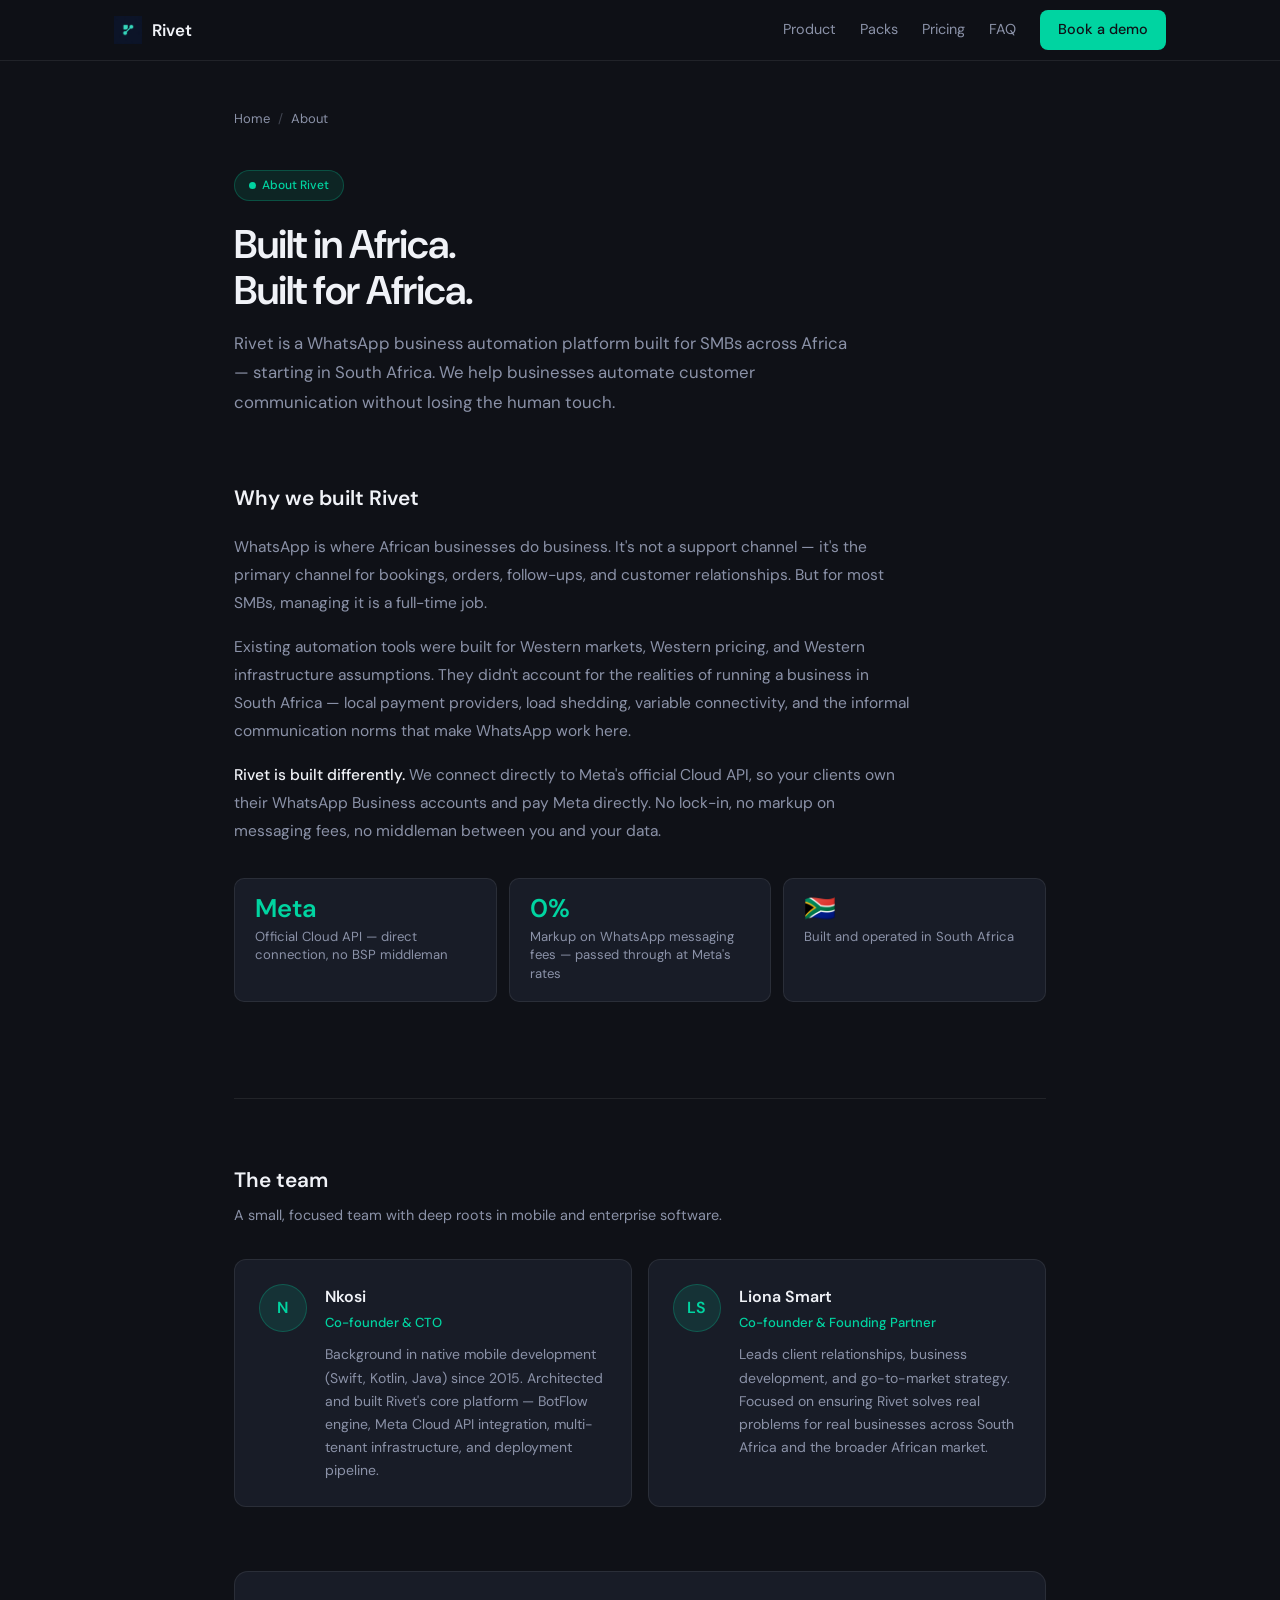
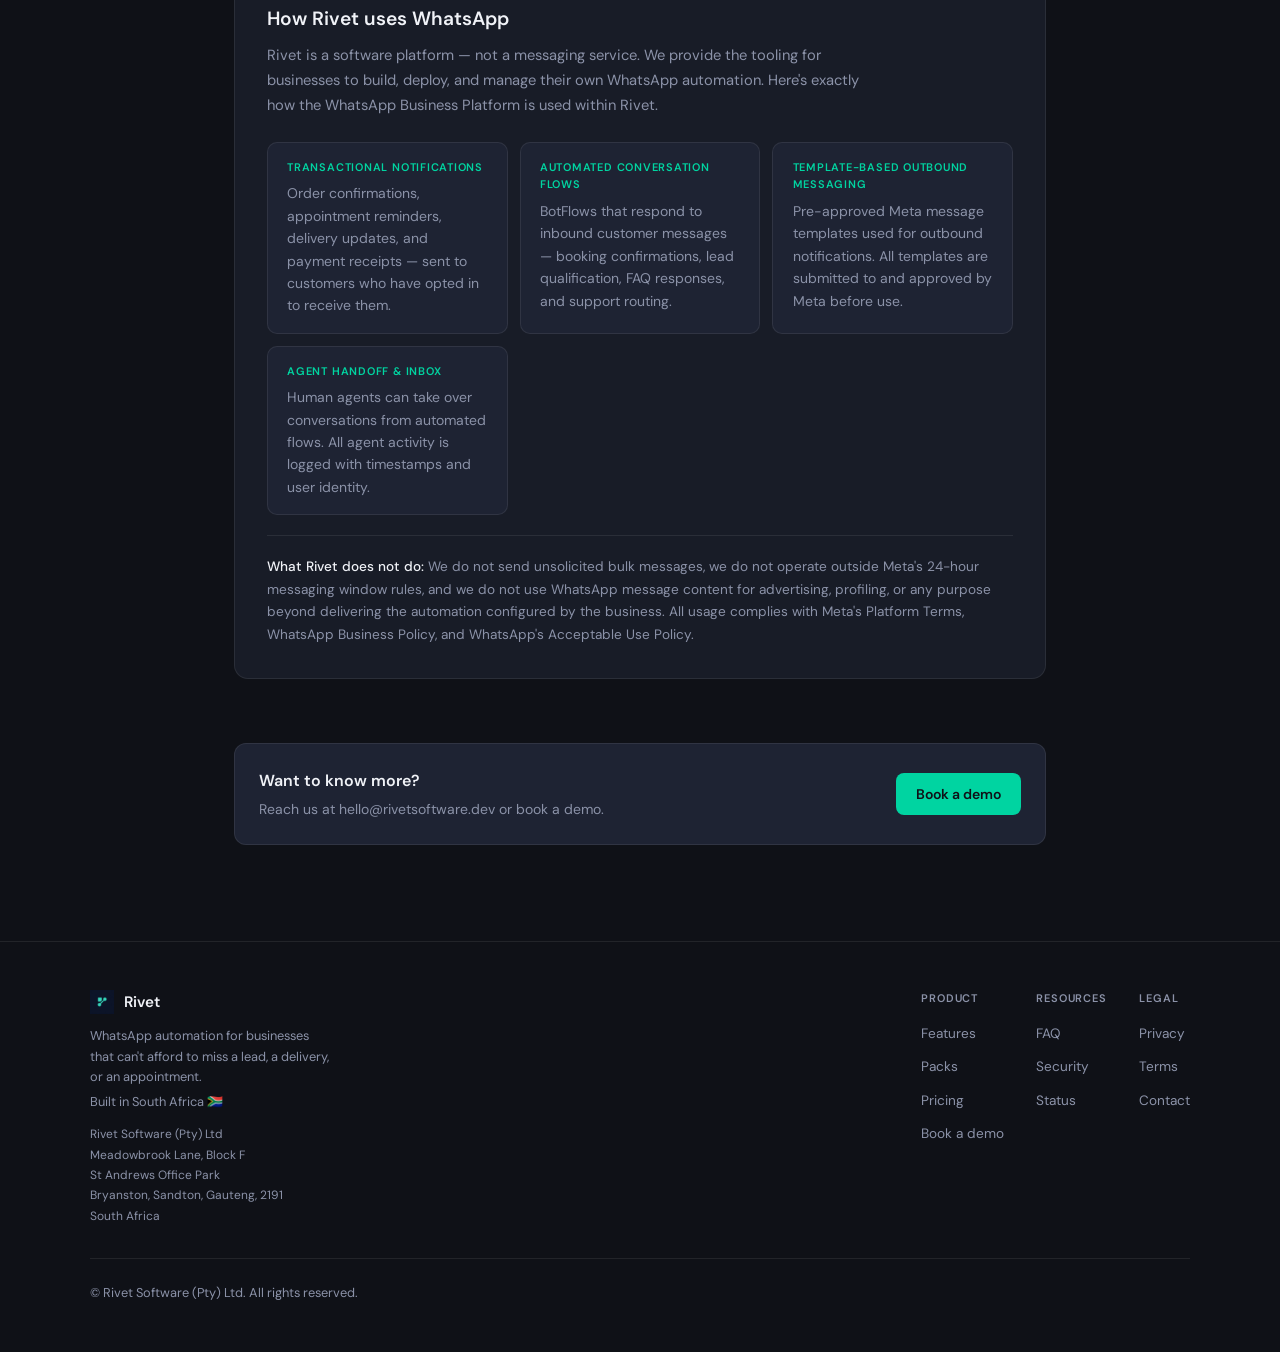
==== about.html @ 511c1439 "changes" ====
<!DOCTYPE html>
<html lang="en">
<head>
  <meta charset="UTF-8" />
  <meta name="viewport" content="width=device-width, initial-scale=1.0" />
  <title>About | Rivet Software</title>
  <meta name="description" content="Rivet is a WhatsApp business automation platform built in South Africa. Meet the team behind it." />
  <link rel="icon" href="/assets/rivet-icon.png" />
  <link href="https://fonts.googleapis.com/css2?family=DM+Sans:ital,opsz,wght@0,9..40,400;0,9..40,500;0,9..40,600;1,9..40,400&display=swap" rel="stylesheet" />
  <style>
    *, *::before, *::after { box-sizing: border-box; margin: 0; padding: 0; }

    :root {
      --teal: #00D4A1;
      --teal-dark: #00A87E;
      --bg: #0f1117;
      --surface: #181c27;
      --surface2: #1e2333;
      --border: rgba(255,255,255,0.08);
      --text: #f0f2f7;
      --muted: #8b92a8;
      --font: 'DM Sans', system-ui, sans-serif;
    }

    html { scroll-behavior: smooth; }

    body {
      background: var(--bg);
      color: var(--text);
      font-family: var(--font);
      font-size: 16px;
      line-height: 1.6;
      -webkit-font-smoothing: antialiased;
    }

    a { color: var(--teal); text-decoration: none; }
    a:hover { color: var(--teal-dark); }

    /* ── NAV ── */
    nav {
      position: sticky;
      top: 0;
      z-index: 100;
      background: rgba(15,17,23,0.85);
      backdrop-filter: blur(12px);
      border-bottom: 1px solid var(--border);
    }
    .nav-inner {
      max-width: 1100px;
      margin: 0 auto;
      padding: 0 1.5rem;
      height: 60px;
      display: flex;
      align-items: center;
      justify-content: space-between;
    }
    .nav-logo {
      display: flex;
      align-items: center;
      gap: 10px;
      text-decoration: none;
    }
    .nav-logo img { width: 28px; height: 28px; }
    .nav-logo span { font-size: 1.05rem; font-weight: 600; color: var(--text); }
    .nav-links {
      display: flex;
      align-items: center;
      gap: 1.5rem;
    }
    .nav-links a {
      font-size: 0.9rem;
      color: var(--muted);
      transition: color 0.15s;
    }
    .nav-links a:hover { color: var(--text); }
    .nav-cta {
      font-size: 0.875rem;
      font-weight: 500;
      background: var(--teal);
      color: #0f1117 !important;
      padding: 8px 18px;
      border-radius: 8px;
      transition: background 0.15s;
    }
    .nav-cta:hover { background: var(--teal-dark) !important; color: #0f1117 !important; }

    /* ── PAGE ── */
    .page {
      max-width: 860px;
      margin: 0 auto;
      padding: 3rem 1.5rem 6rem;
    }

    /* ── BREADCRUMB ── */
    .breadcrumb {
      font-size: 13px;
      color: var(--muted);
      margin-bottom: 2.5rem;
      display: flex;
      align-items: center;
      gap: 8px;
    }
    .breadcrumb a { color: var(--muted); }
    .breadcrumb a:hover { color: var(--teal); }
    .breadcrumb .sep { opacity: 0.4; }

    /* ── HERO ── */
    .hero { margin-bottom: 4rem; }
    .hero-badge {
      display: inline-flex;
      align-items: center;
      gap: 6px;
      background: rgba(0,212,161,0.1);
      border: 1px solid rgba(0,212,161,0.25);
      border-radius: 20px;
      padding: 5px 14px;
      font-size: 12px;
      color: var(--teal);
      font-weight: 500;
      margin-bottom: 1.25rem;
    }
    .hero-badge::before {
      content: '';
      width: 7px;
      height: 7px;
      border-radius: 50%;
      background: var(--teal);
      display: block;
    }
    .hero h1 {
      font-size: 2.5rem;
      font-weight: 600;
      line-height: 1.15;
      margin-bottom: 1rem;
      letter-spacing: -0.025em;
    }
    .hero p {
      font-size: 1.05rem;
      color: var(--muted);
      line-height: 1.75;
      max-width: 620px;
    }

    /* ── STORY ── */
    .story {
      margin-bottom: 4rem;
      padding-bottom: 4rem;
      border-bottom: 1px solid var(--border);
    }
    .story h2 {
      font-size: 1.3rem;
      font-weight: 600;
      margin-bottom: 1.25rem;
      color: var(--text);
    }
    .story p {
      font-size: 0.97rem;
      color: var(--muted);
      line-height: 1.8;
      margin-bottom: 1rem;
      max-width: 680px;
    }
    .story p strong { color: var(--text); font-weight: 500; }

    /* ── STATS ── */
    .stats {
      display: grid;
      grid-template-columns: repeat(auto-fit, minmax(160px, 1fr));
      gap: 12px;
      margin: 2rem 0;
    }
    .stat {
      background: var(--surface);
      border: 1px solid var(--border);
      border-radius: 10px;
      padding: 1.1rem 1.25rem;
    }
    .stat-value {
      font-size: 1.6rem;
      font-weight: 600;
      color: var(--teal);
      line-height: 1;
      margin-bottom: 6px;
    }
    .stat-label {
      font-size: 0.82rem;
      color: var(--muted);
      line-height: 1.4;
    }

    /* ── TEAM ── */
    .team { margin-bottom: 4rem; }
    .team h2 {
      font-size: 1.3rem;
      font-weight: 600;
      margin-bottom: 0.5rem;
      color: var(--text);
    }
    .team-sub {
      font-size: 0.9rem;
      color: var(--muted);
      margin-bottom: 2rem;
    }
    .team-grid {
      display: grid;
      grid-template-columns: repeat(auto-fit, minmax(280px, 1fr));
      gap: 16px;
    }
    .team-card {
      background: var(--surface);
      border: 1px solid var(--border);
      border-radius: 12px;
      padding: 1.5rem;
      display: flex;
      gap: 1.1rem;
      align-items: flex-start;
    }
    .avatar {
      width: 48px;
      height: 48px;
      border-radius: 50%;
      background: rgba(0,212,161,0.12);
      border: 1px solid rgba(0,212,161,0.25);
      display: flex;
      align-items: center;
      justify-content: center;
      font-size: 1rem;
      font-weight: 600;
      color: var(--teal);
      flex-shrink: 0;
      letter-spacing: 0.02em;
    }
    .team-info { flex: 1; }
    .team-name {
      font-size: 1rem;
      font-weight: 600;
      color: var(--text);
      margin-bottom: 3px;
    }
    .team-role {
      font-size: 0.82rem;
      color: var(--teal);
      font-weight: 500;
      margin-bottom: 10px;
    }
    .team-bio {
      font-size: 0.875rem;
      color: var(--muted);
      line-height: 1.65;
    }

    /* ── META USAGE ── */
    .whatsapp-section {
      background: var(--surface);
      border: 1px solid var(--border);
      border-radius: 14px;
      padding: 2rem;
      margin-bottom: 4rem;
    }
    .whatsapp-section h2 {
      font-size: 1.2rem;
      font-weight: 600;
      margin-bottom: 0.5rem;
      color: var(--text);
    }
    .whatsapp-section .intro {
      font-size: 0.92rem;
      color: var(--muted);
      line-height: 1.7;
      margin-bottom: 1.5rem;
      max-width: 600px;
    }
    .usage-grid {
      display: grid;
      grid-template-columns: repeat(auto-fit, minmax(220px, 1fr));
      gap: 12px;
    }
    .usage-card {
      background: var(--surface2);
      border: 1px solid var(--border);
      border-radius: 10px;
      padding: 1rem 1.2rem;
    }
    .usage-card-label {
      font-size: 11px;
      text-transform: uppercase;
      letter-spacing: 0.07em;
      color: var(--teal);
      font-weight: 600;
      margin-bottom: 6px;
    }
    .usage-card-desc {
      font-size: 0.875rem;
      color: var(--muted);
      line-height: 1.6;
    }
    .usage-note {
      margin-top: 1.25rem;
      padding-top: 1.25rem;
      border-top: 1px solid var(--border);
      font-size: 0.85rem;
      color: var(--muted);
      line-height: 1.65;
    }
    .usage-note strong { color: var(--text); font-weight: 500; }

    /* ── CONTACT ── */
    .contact-box {
      background: var(--surface2);
      border: 1px solid var(--border);
      border-radius: 12px;
      padding: 1.5rem;
      display: flex;
      align-items: center;
      justify-content: space-between;
      flex-wrap: wrap;
      gap: 1rem;
    }
    .contact-box h3 {
      font-size: 1rem;
      font-weight: 600;
      margin-bottom: 4px;
      color: var(--text);
    }
    .contact-box p { font-size: 0.875rem; color: var(--muted); }
    .contact-btn {
      display: inline-flex;
      align-items: center;
      gap: 6px;
      background: var(--teal);
      color: #0f1117;
      font-size: 0.875rem;
      font-weight: 600;
      padding: 10px 20px;
      border-radius: 8px;
      transition: background 0.15s;
      white-space: nowrap;
      text-decoration: none;
    }
    .contact-btn:hover { background: var(--teal-dark); color: #0f1117; }

    /* ── FOOTER ── */
    footer {
      border-top: 1px solid var(--border);
      padding: 3rem 1.5rem;
    }
    .footer-inner {
      max-width: 1100px;
      margin: 0 auto;
      display: grid;
      grid-template-columns: 1fr auto auto auto;
      gap: 2rem;
      align-items: start;
    }
    .footer-brand { display: flex; align-items: center; gap: 10px; margin-bottom: 0.75rem; }
    .footer-brand img { width: 24px; height: 24px; }
    .footer-brand span { font-size: 0.95rem; font-weight: 600; color: var(--text); }
    .footer-tagline { font-size: 0.8rem; color: var(--muted); line-height: 1.6; max-width: 240px; }
    .footer-address { font-size: 0.75rem; color: var(--muted); line-height: 1.7; margin-top: 0.75rem; }
    .footer-col h4 { font-size: 11px; text-transform: uppercase; letter-spacing: 0.08em; color: var(--muted); font-weight: 600; margin-bottom: 0.75rem; }
    .footer-col ul { list-style: none; display: flex; flex-direction: column; gap: 8px; }
    .footer-col ul li a { font-size: 0.85rem; color: var(--muted); transition: color 0.15s; }
    .footer-col ul li a:hover { color: var(--text); }
    .footer-bottom {
      max-width: 1100px;
      margin: 2rem auto 0;
      padding-top: 1.5rem;
      border-top: 1px solid var(--border);
      font-size: 0.8rem;
      color: var(--muted);
    }

    @media (max-width: 700px) {
      .hero h1 { font-size: 1.9rem; }
      .footer-inner { grid-template-columns: 1fr 1fr; }
      .nav-links { display: none; }
      .team-grid { grid-template-columns: 1fr; }
      .usage-grid { grid-template-columns: 1fr; }
    }
  </style>
</head>
<body>

  <!-- NAV -->
  <nav>
    <div class="nav-inner">
      <a href="/" class="nav-logo">
        <img src="/assets/rivet-icon.png" alt="Rivet" />
        <span>Rivet</span>
      </a>
      <div class="nav-links">
        <a href="/#product">Product</a>
        <a href="/#packs">Packs</a>
        <a href="/#pricing">Pricing</a>
        <a href="/#faq">FAQ</a>
        <a href="/#demo" class="nav-cta">Book a demo</a>
      </div>
    </div>
  </nav>

  <main class="page">

    <div class="breadcrumb">
      <a href="/">Home</a>
      <span class="sep">/</span>
      <span>About</span>
    </div>

    <!-- HERO -->
    <div class="hero">
      <div class="hero-badge">About Rivet</div>
      <h1>Built in Africa.<br>Built for Africa.</h1>
      <p>Rivet is a WhatsApp business automation platform built for SMBs across Africa — starting in South Africa. We help businesses automate customer communication without losing the human touch.</p>
    </div>

    <!-- STORY -->
    <div class="story">
      <h2>Why we built Rivet</h2>
      <p>WhatsApp is where African businesses do business. It's not a support channel — it's the primary channel for bookings, orders, follow-ups, and customer relationships. But for most SMBs, managing it is a full-time job.</p>
      <p>Existing automation tools were built for Western markets, Western pricing, and Western infrastructure assumptions. They didn't account for the realities of running a business in South Africa — local payment providers, load shedding, variable connectivity, and the informal communication norms that make WhatsApp work here.</p>
      <p><strong>Rivet is built differently.</strong> We connect directly to Meta's official Cloud API, so your clients own their WhatsApp Business accounts and pay Meta directly. No lock-in, no markup on messaging fees, no middleman between you and your data.</p>

      <div class="stats">
        <div class="stat">
          <div class="stat-value">Meta</div>
          <div class="stat-label">Official Cloud API — direct connection, no BSP middleman</div>
        </div>
        <div class="stat">
          <div class="stat-value">0%</div>
          <div class="stat-label">Markup on WhatsApp messaging fees — passed through at Meta's rates</div>
        </div>
        <div class="stat">
          <div class="stat-value">🇿🇦</div>
          <div class="stat-label">Built and operated in South Africa</div>
        </div>
      </div>
    </div>

    <!-- TEAM -->
    <div class="team">
      <h2>The team</h2>
      <p class="team-sub">A small, focused team with deep roots in mobile and enterprise software.</p>
      <div class="team-grid">

        <div class="team-card">
          <div class="avatar">N</div>
          <div class="team-info">
            <div class="team-name">Nkosi</div>
            <div class="team-role">Co-founder &amp; CTO</div>
            <div class="team-bio">Background in native mobile development (Swift, Kotlin, Java) since 2015. Architected and built Rivet's core platform — BotFlow engine, Meta Cloud API integration, multi-tenant infrastructure, and deployment pipeline.</div>
          </div>
        </div>

        <div class="team-card">
          <div class="avatar">LS</div>
          <div class="team-info">
            <div class="team-name">Liona Smart</div>
            <div class="team-role">Co-founder &amp; Founding Partner</div>
            <div class="team-bio">Leads client relationships, business development, and go-to-market strategy. Focused on ensuring Rivet solves real problems for real businesses across South Africa and the broader African market.</div>
          </div>
        </div>

      </div>
    </div>

    <!-- HOW RIVET USES WHATSAPP -->
    <div class="whatsapp-section">
      <h2>How Rivet uses WhatsApp</h2>
      <p class="intro">Rivet is a software platform — not a messaging service. We provide the tooling for businesses to build, deploy, and manage their own WhatsApp automation. Here's exactly how the WhatsApp Business Platform is used within Rivet.</p>
      <div class="usage-grid">
        <div class="usage-card">
          <div class="usage-card-label">Transactional notifications</div>
          <div class="usage-card-desc">Order confirmations, appointment reminders, delivery updates, and payment receipts — sent to customers who have opted in to receive them.</div>
        </div>
        <div class="usage-card">
          <div class="usage-card-label">Automated conversation flows</div>
          <div class="usage-card-desc">BotFlows that respond to inbound customer messages — booking confirmations, lead qualification, FAQ responses, and support routing.</div>
        </div>
        <div class="usage-card">
          <div class="usage-card-label">Template-based outbound messaging</div>
          <div class="usage-card-desc">Pre-approved Meta message templates used for outbound notifications. All templates are submitted to and approved by Meta before use.</div>
        </div>
        <div class="usage-card">
          <div class="usage-card-label">Agent handoff &amp; inbox</div>
          <div class="usage-card-desc">Human agents can take over conversations from automated flows. All agent activity is logged with timestamps and user identity.</div>
        </div>
      </div>
      <div class="usage-note">
        <strong>What Rivet does not do:</strong> We do not send unsolicited bulk messages, we do not operate outside Meta's 24-hour messaging window rules, and we do not use WhatsApp message content for advertising, profiling, or any purpose beyond delivering the automation configured by the business. All usage complies with Meta's Platform Terms, WhatsApp Business Policy, and WhatsApp's Acceptable Use Policy.
      </div>
    </div>

    <!-- CONTACT -->
    <div class="contact-box">
      <div>
        <h3>Want to know more?</h3>
        <p>Reach us at hello@rivetsoftware.dev or book a demo.</p>
      </div>
      <a href="/#demo" class="contact-btn">Book a demo</a>
    </div>

  </main>

  <!-- FOOTER -->
  <footer>
    <div class="footer-inner">
      <div>
        <div class="footer-brand">
          <img src="/assets/rivet-icon.png" alt="Rivet" />
          <span>Rivet</span>
        </div>
        <p class="footer-tagline">WhatsApp automation for businesses that can't afford to miss a lead, a delivery, or an appointment.</p>
        <p class="footer-tagline" style="margin-top: 4px;">Built in South Africa 🇿🇦</p>
        <p class="footer-address">
          Rivet Software (Pty) Ltd<br>
          Meadowbrook Lane, Block F<br>
          St Andrews Office Park<br>
          Bryanston, Sandton, Gauteng, 2191<br>
          South Africa
        </p>
      </div>
      <div class="footer-col">
        <h4>Product</h4>
        <ul>
          <li><a href="/#product">Features</a></li>
          <li><a href="/#packs">Packs</a></li>
          <li><a href="/#pricing">Pricing</a></li>
          <li><a href="/#demo">Book a demo</a></li>
        </ul>
      </div>
      <div class="footer-col">
        <h4>Resources</h4>
        <ul>
          <li><a href="/#faq">FAQ</a></li>
          <li><a href="/security">Security</a></li>
          <li><a href="https://status.rivetsoftware.dev">Status</a></li>
        </ul>
      </div>
      <div class="footer-col">
        <h4>Legal</h4>
        <ul>
          <li><a href="/privacy">Privacy</a></li>
          <li><a href="/terms">Terms</a></li>
          <li><a href="mailto:hello@rivetsoftware.dev">Contact</a></li>
        </ul>
      </div>
    </div>
    <div class="footer-bottom">
      &copy; Rivet Software (Pty) Ltd. All rights reserved.
    </div>
  </footer>

</body>
</html>
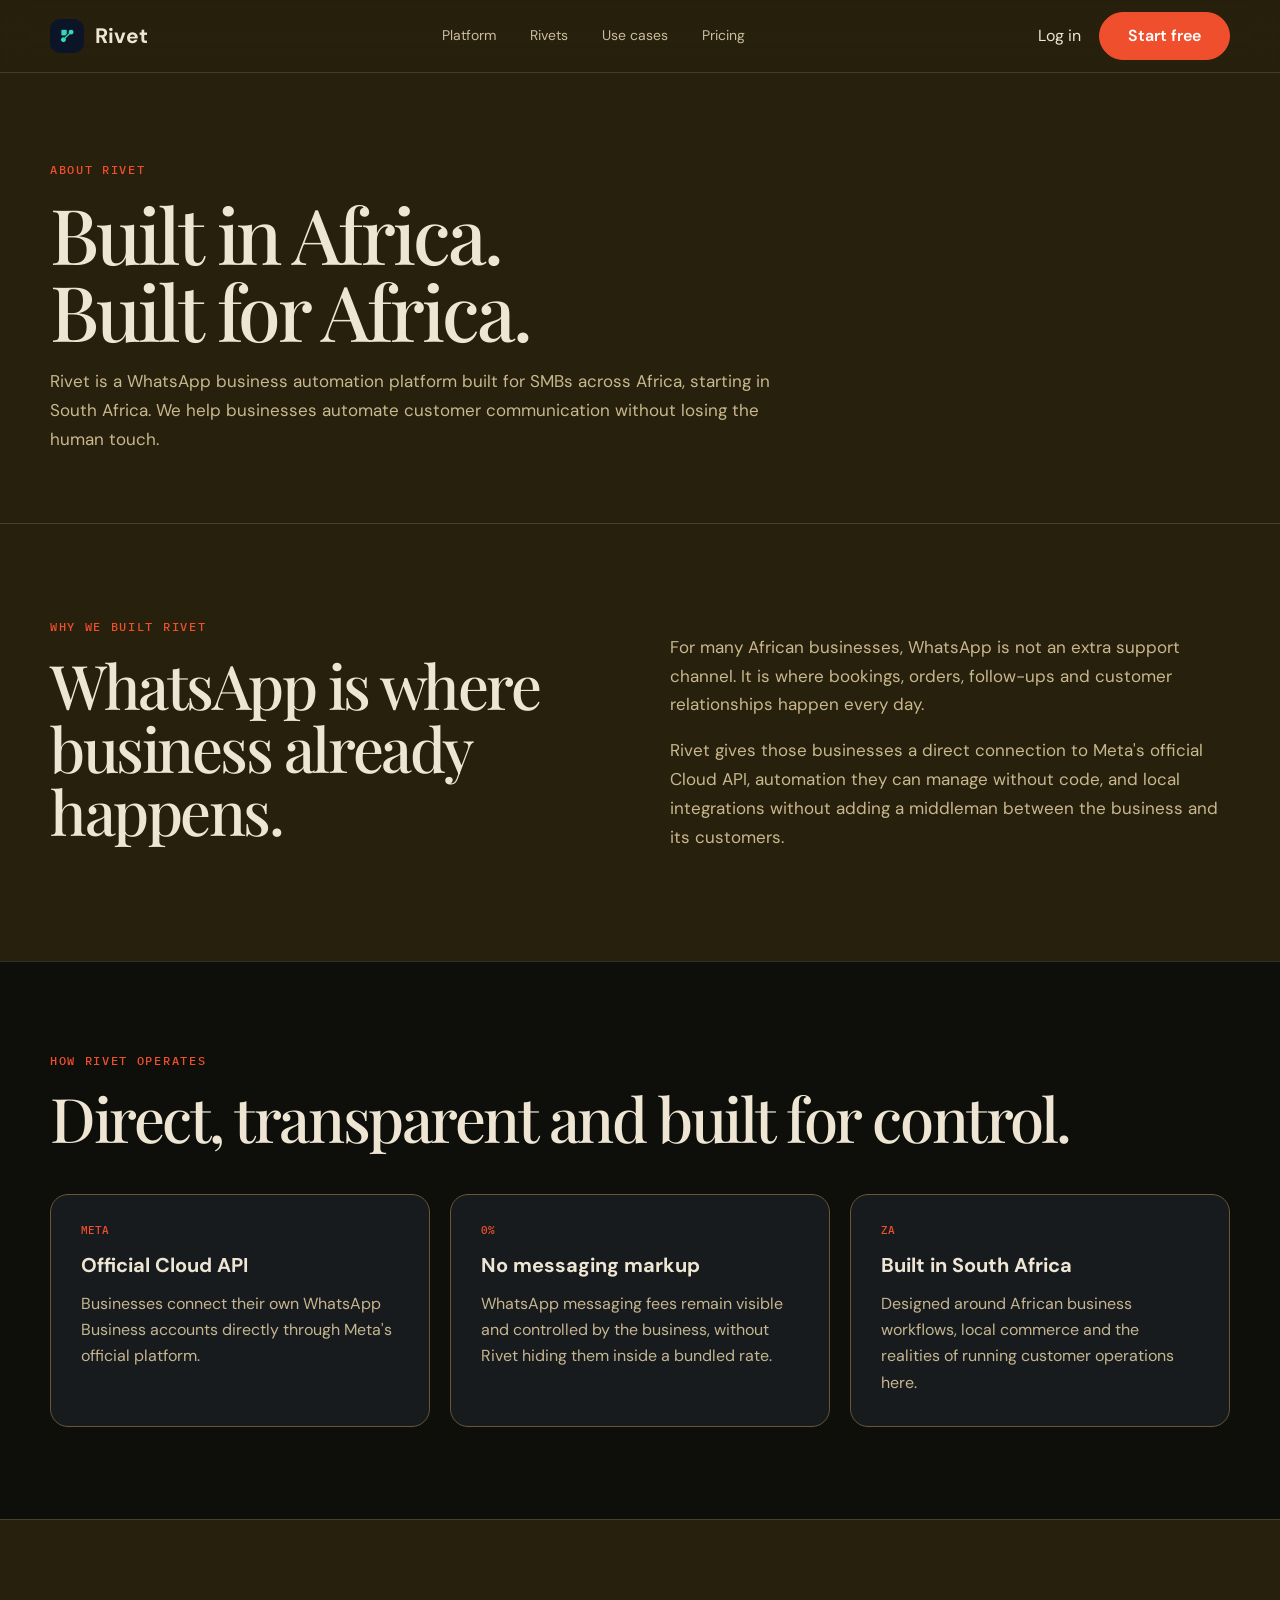
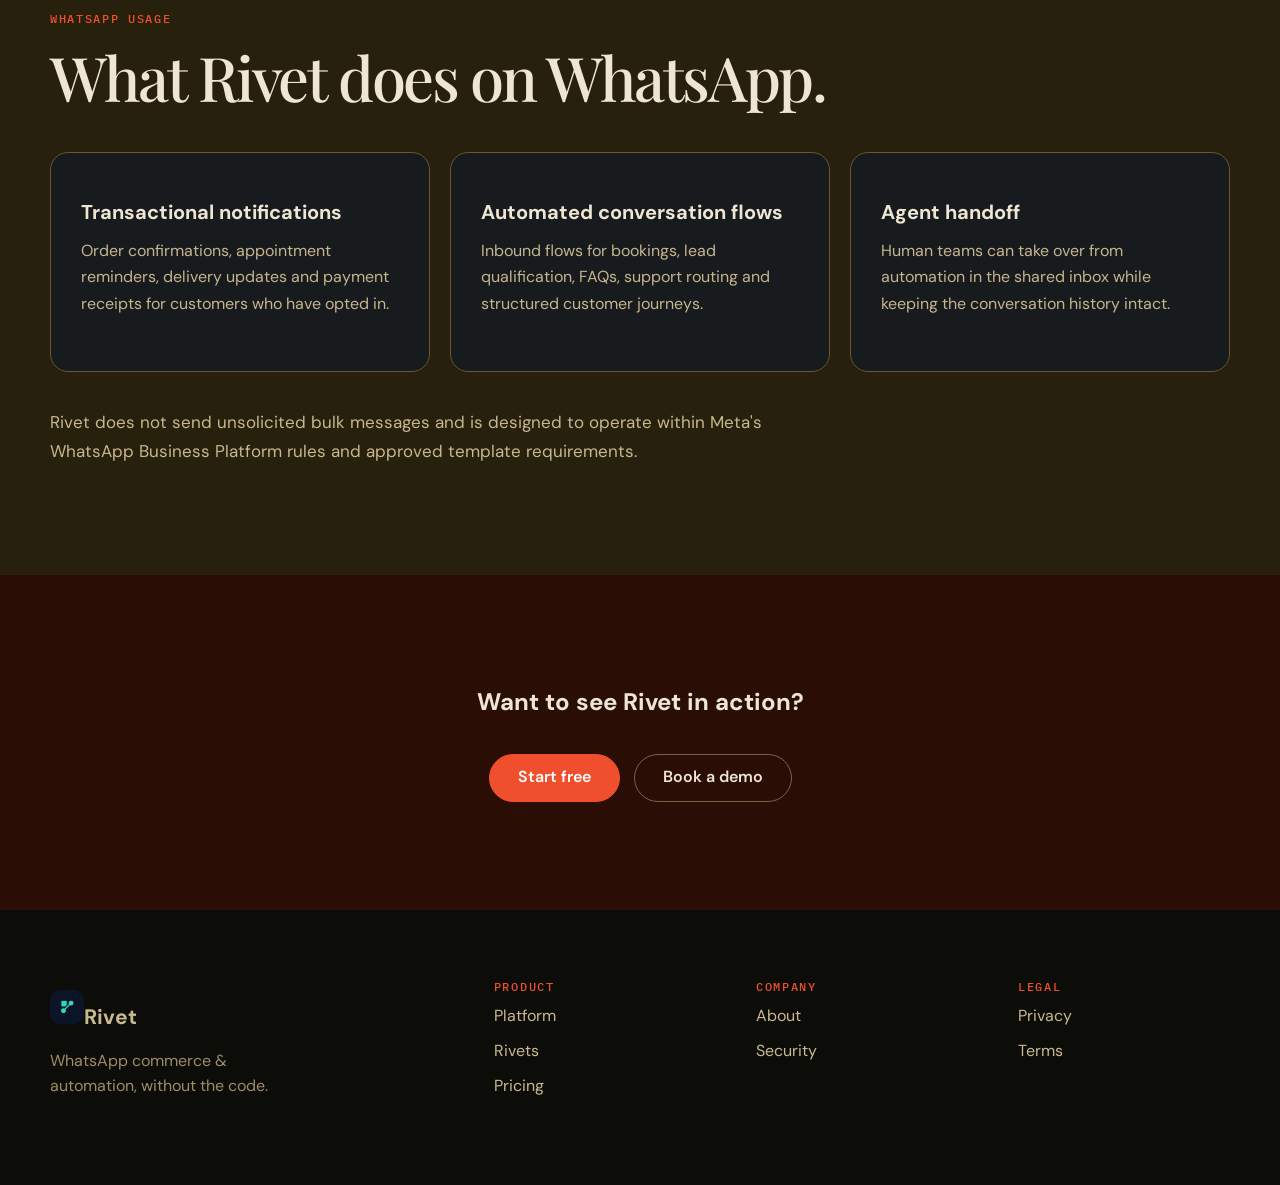
==== commit 6b65f8bd: "bring about page into new Rivet brand" ====
--- a/about.html
+++ b/about.html
@@ -1,554 +1 @@
-<!DOCTYPE html>
-<html lang="en">
-<head>
-  <meta charset="UTF-8" />
-  <meta name="viewport" content="width=device-width, initial-scale=1.0" />
-  <title>About | Rivet Software</title>
-  <meta name="description" content="Rivet is a WhatsApp business automation platform built in South Africa. Meet the team behind it." />
-  <link rel="icon" href="/assets/rivet-icon.png" />
-  <link href="https://fonts.googleapis.com/css2?family=DM+Sans:ital,opsz,wght@0,9..40,400;0,9..40,500;0,9..40,600;1,9..40,400&display=swap" rel="stylesheet" />
-  <style>
-    *, *::before, *::after { box-sizing: border-box; margin: 0; padding: 0; }
-
-    :root {
-      --teal: #00D4A1;
-      --teal-dark: #00A87E;
-      --bg: #0f1117;
-      --surface: #181c27;
-      --surface2: #1e2333;
-      --border: rgba(255,255,255,0.08);
-      --text: #f0f2f7;
-      --muted: #8b92a8;
-      --font: 'DM Sans', system-ui, sans-serif;
-    }
-
-    html { scroll-behavior: smooth; }
-
-    body {
-      background: var(--bg);
-      color: var(--text);
-      font-family: var(--font);
-      font-size: 16px;
-      line-height: 1.6;
-      -webkit-font-smoothing: antialiased;
-    }
-
-    a { color: var(--teal); text-decoration: none; }
-    a:hover { color: var(--teal-dark); }
-
-    /* ── NAV ── */
-    nav {
-      position: sticky;
-      top: 0;
-      z-index: 100;
-      background: rgba(15,17,23,0.85);
-      backdrop-filter: blur(12px);
-      border-bottom: 1px solid var(--border);
-    }
-    .nav-inner {
-      max-width: 1100px;
-      margin: 0 auto;
-      padding: 0 1.5rem;
-      height: 60px;
-      display: flex;
-      align-items: center;
-      justify-content: space-between;
-    }
-    .nav-logo {
-      display: flex;
-      align-items: center;
-      gap: 10px;
-      text-decoration: none;
-    }
-    .nav-logo img { width: 28px; height: 28px; }
-    .nav-logo span { font-size: 1.05rem; font-weight: 600; color: var(--text); }
-    .nav-links {
-      display: flex;
-      align-items: center;
-      gap: 1.5rem;
-    }
-    .nav-links a {
-      font-size: 0.9rem;
-      color: var(--muted);
-      transition: color 0.15s;
-    }
-    .nav-links a:hover { color: var(--text); }
-    .nav-cta {
-      font-size: 0.875rem;
-      font-weight: 500;
-      background: var(--teal);
-      color: #0f1117 !important;
-      padding: 8px 18px;
-      border-radius: 8px;
-      transition: background 0.15s;
-    }
-    .nav-cta:hover { background: var(--teal-dark) !important; color: #0f1117 !important; }
-
-    /* ── PAGE ── */
-    .page {
-      max-width: 860px;
-      margin: 0 auto;
-      padding: 3rem 1.5rem 6rem;
-    }
-
-    /* ── BREADCRUMB ── */
-    .breadcrumb {
-      font-size: 13px;
-      color: var(--muted);
-      margin-bottom: 2.5rem;
-      display: flex;
-      align-items: center;
-      gap: 8px;
-    }
-    .breadcrumb a { color: var(--muted); }
-    .breadcrumb a:hover { color: var(--teal); }
-    .breadcrumb .sep { opacity: 0.4; }
-
-    /* ── HERO ── */
-    .hero { margin-bottom: 4rem; }
-    .hero-badge {
-      display: inline-flex;
-      align-items: center;
-      gap: 6px;
-      background: rgba(0,212,161,0.1);
-      border: 1px solid rgba(0,212,161,0.25);
-      border-radius: 20px;
-      padding: 5px 14px;
-      font-size: 12px;
-      color: var(--teal);
-      font-weight: 500;
-      margin-bottom: 1.25rem;
-    }
-    .hero-badge::before {
-      content: '';
-      width: 7px;
-      height: 7px;
-      border-radius: 50%;
-      background: var(--teal);
-      display: block;
-    }
-    .hero h1 {
-      font-size: 2.5rem;
-      font-weight: 600;
-      line-height: 1.15;
-      margin-bottom: 1rem;
-      letter-spacing: -0.025em;
-    }
-    .hero p {
-      font-size: 1.05rem;
-      color: var(--muted);
-      line-height: 1.75;
-      max-width: 620px;
-    }
-
-    /* ── STORY ── */
-    .story {
-      margin-bottom: 4rem;
-      padding-bottom: 4rem;
-      border-bottom: 1px solid var(--border);
-    }
-    .story h2 {
-      font-size: 1.3rem;
-      font-weight: 600;
-      margin-bottom: 1.25rem;
-      color: var(--text);
-    }
-    .story p {
-      font-size: 0.97rem;
-      color: var(--muted);
-      line-height: 1.8;
-      margin-bottom: 1rem;
-      max-width: 680px;
-    }
-    .story p strong { color: var(--text); font-weight: 500; }
-
-    /* ── STATS ── */
-    .stats {
-      display: grid;
-      grid-template-columns: repeat(auto-fit, minmax(160px, 1fr));
-      gap: 12px;
-      margin: 2rem 0;
-    }
-    .stat {
-      background: var(--surface);
-      border: 1px solid var(--border);
-      border-radius: 10px;
-      padding: 1.1rem 1.25rem;
-    }
-    .stat-value {
-      font-size: 1.6rem;
-      font-weight: 600;
-      color: var(--teal);
-      line-height: 1;
-      margin-bottom: 6px;
-    }
-    .stat-label {
-      font-size: 0.82rem;
-      color: var(--muted);
-      line-height: 1.4;
-    }
-
-    /* ── TEAM ── */
-    .team { margin-bottom: 4rem; }
-    .team h2 {
-      font-size: 1.3rem;
-      font-weight: 600;
-      margin-bottom: 0.5rem;
-      color: var(--text);
-    }
-    .team-sub {
-      font-size: 0.9rem;
-      color: var(--muted);
-      margin-bottom: 2rem;
-    }
-    .team-grid {
-      display: grid;
-      grid-template-columns: repeat(auto-fit, minmax(280px, 1fr));
-      gap: 16px;
-    }
-    .team-card {
-      background: var(--surface);
-      border: 1px solid var(--border);
-      border-radius: 12px;
-      padding: 1.5rem;
-      display: flex;
-      gap: 1.1rem;
-      align-items: flex-start;
-    }
-    .avatar {
-      width: 48px;
-      height: 48px;
-      border-radius: 50%;
-      background: rgba(0,212,161,0.12);
-      border: 1px solid rgba(0,212,161,0.25);
-      display: flex;
-      align-items: center;
-      justify-content: center;
-      font-size: 1rem;
-      font-weight: 600;
-      color: var(--teal);
-      flex-shrink: 0;
-      letter-spacing: 0.02em;
-    }
-    .team-info { flex: 1; }
-    .team-name {
-      font-size: 1rem;
-      font-weight: 600;
-      color: var(--text);
-      margin-bottom: 3px;
-    }
-    .team-role {
-      font-size: 0.82rem;
-      color: var(--teal);
-      font-weight: 500;
-      margin-bottom: 10px;
-    }
-    .team-bio {
-      font-size: 0.875rem;
-      color: var(--muted);
-      line-height: 1.65;
-    }
-
-    /* ── META USAGE ── */
-    .whatsapp-section {
-      background: var(--surface);
-      border: 1px solid var(--border);
-      border-radius: 14px;
-      padding: 2rem;
-      margin-bottom: 4rem;
-    }
-    .whatsapp-section h2 {
-      font-size: 1.2rem;
-      font-weight: 600;
-      margin-bottom: 0.5rem;
-      color: var(--text);
-    }
-    .whatsapp-section .intro {
-      font-size: 0.92rem;
-      color: var(--muted);
-      line-height: 1.7;
-      margin-bottom: 1.5rem;
-      max-width: 600px;
-    }
-    .usage-grid {
-      display: grid;
-      grid-template-columns: repeat(auto-fit, minmax(220px, 1fr));
-      gap: 12px;
-    }
-    .usage-card {
-      background: var(--surface2);
-      border: 1px solid var(--border);
-      border-radius: 10px;
-      padding: 1rem 1.2rem;
-    }
-    .usage-card-label {
-      font-size: 11px;
-      text-transform: uppercase;
-      letter-spacing: 0.07em;
-      color: var(--teal);
-      font-weight: 600;
-      margin-bottom: 6px;
-    }
-    .usage-card-desc {
-      font-size: 0.875rem;
-      color: var(--muted);
-      line-height: 1.6;
-    }
-    .usage-note {
-      margin-top: 1.25rem;
-      padding-top: 1.25rem;
-      border-top: 1px solid var(--border);
-      font-size: 0.85rem;
-      color: var(--muted);
-      line-height: 1.65;
-    }
-    .usage-note strong { color: var(--text); font-weight: 500; }
-
-    /* ── CONTACT ── */
-    .contact-box {
-      background: var(--surface2);
-      border: 1px solid var(--border);
-      border-radius: 12px;
-      padding: 1.5rem;
-      display: flex;
-      align-items: center;
-      justify-content: space-between;
-      flex-wrap: wrap;
-      gap: 1rem;
-    }
-    .contact-box h3 {
-      font-size: 1rem;
-      font-weight: 600;
-      margin-bottom: 4px;
-      color: var(--text);
-    }
-    .contact-box p { font-size: 0.875rem; color: var(--muted); }
-    .contact-btn {
-      display: inline-flex;
-      align-items: center;
-      gap: 6px;
-      background: var(--teal);
-      color: #0f1117;
-      font-size: 0.875rem;
-      font-weight: 600;
-      padding: 10px 20px;
-      border-radius: 8px;
-      transition: background 0.15s;
-      white-space: nowrap;
-      text-decoration: none;
-    }
-    .contact-btn:hover { background: var(--teal-dark); color: #0f1117; }
-
-    /* ── FOOTER ── */
-    footer {
-      border-top: 1px solid var(--border);
-      padding: 3rem 1.5rem;
-    }
-    .footer-inner {
-      max-width: 1100px;
-      margin: 0 auto;
-      display: grid;
-      grid-template-columns: 1fr auto auto auto;
-      gap: 2rem;
-      align-items: start;
-    }
-    .footer-brand { display: flex; align-items: center; gap: 10px; margin-bottom: 0.75rem; }
-    .footer-brand img { width: 24px; height: 24px; }
-    .footer-brand span { font-size: 0.95rem; font-weight: 600; color: var(--text); }
-    .footer-tagline { font-size: 0.8rem; color: var(--muted); line-height: 1.6; max-width: 240px; }
-    .footer-address { font-size: 0.75rem; color: var(--muted); line-height: 1.7; margin-top: 0.75rem; }
-    .footer-col h4 { font-size: 11px; text-transform: uppercase; letter-spacing: 0.08em; color: var(--muted); font-weight: 600; margin-bottom: 0.75rem; }
-    .footer-col ul { list-style: none; display: flex; flex-direction: column; gap: 8px; }
-    .footer-col ul li a { font-size: 0.85rem; color: var(--muted); transition: color 0.15s; }
-    .footer-col ul li a:hover { color: var(--text); }
-    .footer-bottom {
-      max-width: 1100px;
-      margin: 2rem auto 0;
-      padding-top: 1.5rem;
-      border-top: 1px solid var(--border);
-      font-size: 0.8rem;
-      color: var(--muted);
-    }
-
-    @media (max-width: 700px) {
-      .hero h1 { font-size: 1.9rem; }
-      .footer-inner { grid-template-columns: 1fr 1fr; }
-      .nav-links { display: none; }
-      .team-grid { grid-template-columns: 1fr; }
-      .usage-grid { grid-template-columns: 1fr; }
-    }
-  </style>
-</head>
-<body>
-
-  <!-- NAV -->
-  <nav>
-    <div class="nav-inner">
-      <a href="/" class="nav-logo">
-        <img src="/assets/rivet-icon.png" alt="Rivet" />
-        <span>Rivet</span>
-      </a>
-      <div class="nav-links">
-        <a href="/#product">Product</a>
-        <a href="/#packs">Packs</a>
-        <a href="/#pricing">Pricing</a>
-        <a href="/#faq">FAQ</a>
-        <a href="/#demo" class="nav-cta">Book a demo</a>
-      </div>
-    </div>
-  </nav>
-
-  <main class="page">
-
-    <div class="breadcrumb">
-      <a href="/">Home</a>
-      <span class="sep">/</span>
-      <span>About</span>
-    </div>
-
-    <!-- HERO -->
-    <div class="hero">
-      <div class="hero-badge">About Rivet</div>
-      <h1>Built in Africa.<br>Built for Africa.</h1>
-      <p>Rivet is a WhatsApp business automation platform built for SMBs across Africa — starting in South Africa. We help businesses automate customer communication without losing the human touch.</p>
-    </div>
-
-    <!-- STORY -->
-    <div class="story">
-      <h2>Why we built Rivet</h2>
-      <p>WhatsApp is where African businesses do business. It's not a support channel — it's the primary channel for bookings, orders, follow-ups, and customer relationships. But for most SMBs, managing it is a full-time job.</p>
-      <p>Existing automation tools were built for Western markets, Western pricing, and Western infrastructure assumptions. They didn't account for the realities of running a business in South Africa — local payment providers, load shedding, variable connectivity, and the informal communication norms that make WhatsApp work here.</p>
-      <p><strong>Rivet is built differently.</strong> We connect directly to Meta's official Cloud API, so your clients own their WhatsApp Business accounts and pay Meta directly. No lock-in, no markup on messaging fees, no middleman between you and your data.</p>
-
-      <div class="stats">
-        <div class="stat">
-          <div class="stat-value">Meta</div>
-          <div class="stat-label">Official Cloud API — direct connection, no BSP middleman</div>
-        </div>
-        <div class="stat">
-          <div class="stat-value">0%</div>
-          <div class="stat-label">Markup on WhatsApp messaging fees — passed through at Meta's rates</div>
-        </div>
-        <div class="stat">
-          <div class="stat-value">🇿🇦</div>
-          <div class="stat-label">Built and operated in South Africa</div>
-        </div>
-      </div>
-    </div>
-
-    <!-- TEAM -->
-    <div class="team">
-      <h2>The team</h2>
-      <p class="team-sub">A small, focused team with deep roots in mobile and enterprise software.</p>
-      <div class="team-grid">
-
-        <div class="team-card">
-          <div class="avatar">N</div>
-          <div class="team-info">
-            <div class="team-name">Nkosi</div>
-            <div class="team-role">Co-founder &amp; CTO</div>
-            <div class="team-bio">Background in native mobile development (Swift, Kotlin, Java) since 2015. Architected and built Rivet's core platform — BotFlow engine, Meta Cloud API integration, multi-tenant infrastructure, and deployment pipeline.</div>
-          </div>
-        </div>
-
-        <div class="team-card">
-          <div class="avatar">LS</div>
-          <div class="team-info">
-            <div class="team-name">Liona Smart</div>
-            <div class="team-role">Co-founder &amp; Founding Partner</div>
-            <div class="team-bio">Leads client relationships, business development, and go-to-market strategy. Focused on ensuring Rivet solves real problems for real businesses across South Africa and the broader African market.</div>
-          </div>
-        </div>
-
-      </div>
-    </div>
-
-    <!-- HOW RIVET USES WHATSAPP -->
-    <div class="whatsapp-section">
-      <h2>How Rivet uses WhatsApp</h2>
-      <p class="intro">Rivet is a software platform — not a messaging service. We provide the tooling for businesses to build, deploy, and manage their own WhatsApp automation. Here's exactly how the WhatsApp Business Platform is used within Rivet.</p>
-      <div class="usage-grid">
-        <div class="usage-card">
-          <div class="usage-card-label">Transactional notifications</div>
-          <div class="usage-card-desc">Order confirmations, appointment reminders, delivery updates, and payment receipts — sent to customers who have opted in to receive them.</div>
-        </div>
-        <div class="usage-card">
-          <div class="usage-card-label">Automated conversation flows</div>
-          <div class="usage-card-desc">BotFlows that respond to inbound customer messages — booking confirmations, lead qualification, FAQ responses, and support routing.</div>
-        </div>
-        <div class="usage-card">
-          <div class="usage-card-label">Template-based outbound messaging</div>
-          <div class="usage-card-desc">Pre-approved Meta message templates used for outbound notifications. All templates are submitted to and approved by Meta before use.</div>
-        </div>
-        <div class="usage-card">
-          <div class="usage-card-label">Agent handoff &amp; inbox</div>
-          <div class="usage-card-desc">Human agents can take over conversations from automated flows. All agent activity is logged with timestamps and user identity.</div>
-        </div>
-      </div>
-      <div class="usage-note">
-        <strong>What Rivet does not do:</strong> We do not send unsolicited bulk messages, we do not operate outside Meta's 24-hour messaging window rules, and we do not use WhatsApp message content for advertising, profiling, or any purpose beyond delivering the automation configured by the business. All usage complies with Meta's Platform Terms, WhatsApp Business Policy, and WhatsApp's Acceptable Use Policy.
-      </div>
-    </div>
-
-    <!-- CONTACT -->
-    <div class="contact-box">
-      <div>
-        <h3>Want to know more?</h3>
-        <p>Reach us at hello@rivetsoftware.dev or book a demo.</p>
-      </div>
-      <a href="/#demo" class="contact-btn">Book a demo</a>
-    </div>
-
-  </main>
-
-  <!-- FOOTER -->
-  <footer>
-    <div class="footer-inner">
-      <div>
-        <div class="footer-brand">
-          <img src="/assets/rivet-icon.png" alt="Rivet" />
-          <span>Rivet</span>
-        </div>
-        <p class="footer-tagline">WhatsApp automation for businesses that can't afford to miss a lead, a delivery, or an appointment.</p>
-        <p class="footer-tagline" style="margin-top: 4px;">Built in South Africa 🇿🇦</p>
-        <p class="footer-address">
-          Rivet Software (Pty) Ltd<br>
-          Meadowbrook Lane, Block F<br>
-          St Andrews Office Park<br>
-          Bryanston, Sandton, Gauteng, 2191<br>
-          South Africa
-        </p>
-      </div>
-      <div class="footer-col">
-        <h4>Product</h4>
-        <ul>
-          <li><a href="/#product">Features</a></li>
-          <li><a href="/#packs">Packs</a></li>
-          <li><a href="/#pricing">Pricing</a></li>
-          <li><a href="/#demo">Book a demo</a></li>
-        </ul>
-      </div>
-      <div class="footer-col">
-        <h4>Resources</h4>
-        <ul>
-          <li><a href="/#faq">FAQ</a></li>
-          <li><a href="/security">Security</a></li>
-          <li><a href="https://status.rivetsoftware.dev">Status</a></li>
-        </ul>
-      </div>
-      <div class="footer-col">
-        <h4>Legal</h4>
-        <ul>
-          <li><a href="/privacy">Privacy</a></li>
-          <li><a href="/terms">Terms</a></li>
-          <li><a href="mailto:hello@rivetsoftware.dev">Contact</a></li>
-        </ul>
-      </div>
-    </div>
-    <div class="footer-bottom">
-      &copy; Rivet Software (Pty) Ltd. All rights reserved.
-    </div>
-  </footer>
-
-</body>
-</html>
+<!doctype html><html lang="en"><head><meta charset="utf-8"><meta name="viewport" content="width=device-width,initial-scale=1"><title>About | Rivet Software</title><meta name="description" content="Rivet is a WhatsApp business automation platform built in South Africa for businesses across Africa."><link rel="icon" sizes="32x32" href="/assets/rivet-favicon-32.png"><link rel="stylesheet" href="/assets/site.css"></head><body class="legal-page"><header class="nav"><div class="wrap"><a class="brand" href="/"><img src="/assets/rivet-icon.png" alt="">Rivet</a><nav class="navlinks"><a href="/#platform">Platform</a><a href="/#rivets">Rivets</a><a href="/#use-cases">Use cases</a><a href="/#pricing">Pricing</a></nav><div class="actions"><a class="login" href="https://app.rivetsoftware.dev/login">Log in</a><a class="btn primary" href="https://app.rivetsoftware.dev/login">Start free</a></div></div></header><main><section class="legal-hero"><div class="wrap"><div class="eyebrow">ABOUT RIVET</div><h1>Built in Africa.<br>Built for Africa.</h1><p class="subcopy">Rivet is a WhatsApp business automation platform built for SMBs across Africa, starting in South Africa. We help businesses automate customer communication without losing the human touch.</p></div></section><section class="section"><div class="wrap split"><div><div class="eyebrow">WHY WE BUILT RIVET</div><h2>WhatsApp is where business already happens.</h2></div><div><p class="subcopy">For many African businesses, WhatsApp is not an extra support channel. It is where bookings, orders, follow-ups and customer relationships happen every day.</p><p class="subcopy">Rivet gives those businesses a direct connection to Meta's official Cloud API, automation they can manage without code, and local integrations without adding a middleman between the business and its customers.</p></div></div></section><section class="section dark"><div class="wrap"><div class="eyebrow">HOW RIVET OPERATES</div><h2>Direct, transparent and built for control.</h2><div class="cards"><article class="card"><div class="kicker">META</div><h3>Official Cloud API</h3><p>Businesses connect their own WhatsApp Business accounts directly through Meta's official platform.</p></article><article class="card"><div class="kicker">0%</div><h3>No messaging markup</h3><p>WhatsApp messaging fees remain visible and controlled by the business, without Rivet hiding them inside a bundled rate.</p></article><article class="card"><div class="kicker">ZA</div><h3>Built in South Africa</h3><p>Designed around African business workflows, local commerce and the realities of running customer operations here.</p></article></div></div></section><section class="section"><div class="wrap"><div class="eyebrow">WHATSAPP USAGE</div><h2>What Rivet does on WhatsApp.</h2><div class="cards"><article class="card"><h3>Transactional notifications</h3><p>Order confirmations, appointment reminders, delivery updates and payment receipts for customers who have opted in.</p></article><article class="card"><h3>Automated conversation flows</h3><p>Inbound flows for bookings, lead qualification, FAQs, support routing and structured customer journeys.</p></article><article class="card"><h3>Agent handoff</h3><p>Human teams can take over from automation in the shared inbox while keeping the conversation history intact.</p></article></div><p class="subcopy" style="margin-top:36px">Rivet does not send unsolicited bulk messages and is designed to operate within Meta's WhatsApp Business Platform rules and approved template requirements.</p></div></section><section class="final"><div class="wrap"><h2>Want to see Rivet in action?</h2><div class="cta-row"><a class="btn primary" href="https://app.rivetsoftware.dev/login">Start free</a><a class="btn" href="mailto:hello@rivetsoftware.dev?subject=Rivet%20demo">Book a demo</a></div></div></section></main><footer class="footer"><div class="wrap footer-grid"><div><a class="brand" href="/"><img src="/assets/rivet-icon.png" alt="">Rivet</a><p class="muted">WhatsApp commerce & automation, without the code.</p></div><div><div class="eyebrow">PRODUCT</div><a href="/#platform">Platform</a><a href="/#rivets">Rivets</a><a href="/#pricing">Pricing</a></div><div><div class="eyebrow">COMPANY</div><a href="/about">About</a><a href="/security">Security</a></div><div><div class="eyebrow">LEGAL</div><a href="/privacy">Privacy</a><a href="/terms">Terms</a></div></div></footer></body></html>
--- a/assets/site.css
+++ b/assets/site.css
@@ -0,0 +1,5 @@
+@import url('https://fonts.googleapis.com/css2?family=DM+Sans:wght@400;500;600;700&family=IBM+Plex+Mono:wght@400;500;600&family=Playfair+Display:ital,wght@0,500;0,600;1,500&display=swap');
+
+:root{--bg:#27200d;--bg2:#171713;--ink:#eee5d3;--muted:#c1ad84;--line:#5a4b2d;--card:#171b1e;--accent:#ef4f2c;--accent2:#c73514;--black:#0e0e0b;--max:1180px}*{box-sizing:border-box}html{scroll-behavior:smooth}body{margin:0;background:var(--bg);color:var(--ink);font-family:'DM Sans',system-ui,sans-serif;line-height:1.55;-webkit-font-smoothing:antialiased}a{color:inherit;text-decoration:none}.wrap{width:min(var(--max),calc(100% - 48px));margin:auto}.mono{font-family:'IBM Plex Mono',monospace}.serif{font-family:'Playfair Display',Georgia,serif}.eyebrow{font:500 12px/1.2 'IBM Plex Mono',monospace;letter-spacing:.14em;text-transform:uppercase;color:var(--accent)}.section{padding:92px 0;border-top:1px solid rgba(238,229,211,.16)}.section.tight{padding:68px 0}.section.dark{background:var(--black)}.section.ink{background:#2f220f}.announcement{height:38px;display:flex;align-items:center;justify-content:center;background:#0f0e0b;border-bottom:1px solid rgba(238,229,211,.08);font:500 12px/1 'IBM Plex Mono',monospace;letter-spacing:.03em}.announcement b{color:var(--accent);margin-right:10px}.nav{position:sticky;top:0;z-index:50;background:rgba(39,32,13,.94);backdrop-filter:blur(14px);border-bottom:1px solid rgba(238,229,211,.14)}.nav .wrap{height:72px;display:flex;align-items:center;justify-content:space-between}.brand{display:flex;align-items:center;gap:11px;font-weight:700;font-size:21px}.brand img{width:34px;height:34px;border-radius:10px}.navlinks{display:flex;gap:34px;color:#cbbd9d;font-size:14px}.navlinks a:hover{color:var(--ink)}.actions{display:flex;align-items:center;gap:18px}.btn{display:inline-flex;align-items:center;justify-content:center;min-height:48px;padding:0 28px;border-radius:999px;border:1px solid #776444;font-weight:600}.btn.primary{background:var(--accent);border-color:var(--accent);color:#fff}.btn.primary:hover{background:#ff5a34}.btn:hover{border-color:#a58e63}.hero{padding:102px 0 66px}.hero-grid{display:grid;grid-template-columns:1.05fr .95fr;gap:68px;align-items:center}.hero h1,.display{font-family:'Playfair Display',Georgia,serif;font-weight:500;letter-spacing:-.045em;line-height:.98}.hero h1{font-size:clamp(62px,6.4vw,96px);margin:28px 0 28px}.hero h1 em{color:var(--accent);font-weight:500}.lede{max-width:650px;color:#cbbd9d;font-size:19px;line-height:1.75}.pill{display:inline-flex;align-items:center;gap:9px;padding:8px 14px;border:1px solid #5d4c2c;border-radius:999px;color:#c9b58b;font:500 11px/1 'IBM Plex Mono',monospace;letter-spacing:.11em}.dot{width:7px;height:7px;border-radius:50%;background:var(--accent)}.cta-row{display:flex;gap:14px;margin-top:34px}.trust{display:flex;gap:24px;flex-wrap:wrap;margin-top:24px;color:#b9a477;font:400 12px/1.4 'IBM Plex Mono',monospace}.phone{max-width:430px;margin-left:auto;background:#111;border:2px solid #5f4b2b;border-radius:48px;padding:11px;box-shadow:0 35px 70px rgba(0,0,0,.28)}.phone-screen{border-radius:38px;overflow:hidden;background:#392d16;min-height:580px}.phone-head{background:#cf3d18;padding:18px 20px;color:#fff;font-weight:700}.chat{padding:24px 18px;display:flex;flex-direction:column;gap:14px}.bubble{background:#14191c;padding:13px 15px;border-radius:14px;max-width:82%;font-size:14px}.bubble.me{background:#67210e;align-self:flex-end}.chiprow{display:flex;gap:8px;flex-wrap:wrap}.chip{border:1px solid var(--accent2);color:#ff6b46;border-radius:999px;padding:7px 13px;font-size:12px}.connects{margin-top:68px;padding-top:28px;border-top:1px solid rgba(238,229,211,.18);display:flex;gap:30px;align-items:center;flex-wrap:wrap;font:500 13px/1 'IBM Plex Mono',monospace}.connects small{color:#aa956e;letter-spacing:.14em}.connects span{color:#f4e8cf}.section h2{font-family:'Playfair Display',Georgia,serif;font-size:clamp(46px,4.8vw,68px);font-weight:500;letter-spacing:-.04em;line-height:1.03;margin:18px 0 22px}.subcopy{max-width:720px;color:#c9b78e;font-size:17px;line-height:1.7}.steps{display:grid;grid-template-columns:repeat(3,1fr);border-top:1px solid var(--line);border-bottom:1px solid var(--line);margin-top:54px}.step{padding:34px 28px 36px}.step+.step{border-left:1px solid var(--line)}.num{font-family:'Playfair Display',serif;font-size:48px;color:var(--accent)}.step h3,.card h3{font-size:20px;margin:14px 0 10px}.step p,.card p{color:#c6b58f;margin:0;line-height:1.65}.cards{display:grid;grid-template-columns:repeat(3,1fr);gap:20px;margin-top:44px}.card{background:var(--card);border:1px solid #695635;border-radius:18px;padding:30px;min-height:220px}.card .kicker{color:var(--accent);font:500 11px/1 'IBM Plex Mono',monospace}.product-proof{display:grid;grid-template-columns:1fr 1.15fr;gap:48px;align-items:center;margin-top:62px}.product-shot{background:#0f1215;border:1px solid #6e5834;border-radius:20px;padding:12px;overflow:hidden;box-shadow:0 28px 60px rgba(0,0,0,.25)}.product-shot img{display:block;width:100%;border-radius:12px}.mini-ui{background:#111416;border:1px solid #674f2d;border-radius:18px;padding:18px}.mini-top{display:flex;justify-content:space-between;align-items:center;padding-bottom:14px;border-bottom:1px solid #2f3336;font:500 12px 'IBM Plex Mono',monospace}.flow-canvas{display:grid;grid-template-columns:180px 1fr;min-height:310px}.flow-side{border-right:1px solid #2d3032;padding:16px 12px}.flow-side span{display:block;padding:10px 12px;margin-bottom:8px;background:#191d20;border-radius:9px;color:#ad9b75;font-size:12px}.nodes{padding:34px;display:flex;flex-direction:column;align-items:center;gap:26px}.node{width:220px;border:1px solid #795033;border-radius:12px;background:#1a1e20;padding:14px}.node b{display:block;font-size:13px}.node small{color:#a99169}.arrow{color:var(--accent)}.split{display:grid;grid-template-columns:1fr 1fr;gap:60px;align-items:center}.checks{list-style:none;padding:0;margin:25px 0}.checks li{margin:15px 0;color:#c9b78e}.checks li:before{content:'✓';color:var(--accent);font-weight:700;margin-right:11px}.plugin-stack{display:grid;gap:18px}.plugin{background:var(--card);border:1px solid #695635;border-radius:18px;padding:26px}.plugin h3{margin:0 0 12px}.plugin p{margin:0;color:#c6b58f}.usecases{display:grid;grid-template-columns:repeat(3,1fr);gap:20px;margin-top:42px}.usecase{background:var(--card);border:1px solid #695635;border-radius:18px;padding:30px}.usecase h3{font-family:'Playfair Display',serif;font-size:28px;font-weight:500;margin:0 0 15px}.usecase p{color:#c7b78f}.reliability{display:grid;grid-template-columns:1fr 1fr;gap:70px;align-items:center}.pipeline{background:#181310;border-radius:20px;padding:30px}.pipeline .label{font:500 11px 'IBM Plex Mono',monospace;letter-spacing:.13em;color:#c8b58c}.pipe{margin-top:22px;display:grid;gap:12px}.pipe div{padding:14px 16px;border:1px solid #2b2520;border-radius:10px;font:500 13px 'IBM Plex Mono',monospace}.pipe .hot{border-color:#7c301d;background:#351710}.pricing-head{display:flex;justify-content:space-between;gap:30px;align-items:end}.pricing{display:grid;grid-template-columns:repeat(4,1fr);gap:16px;margin-top:48px}.plan{position:relative;background:var(--card);border:1px solid #6b5733;border-radius:18px;padding:28px 24px;display:flex;flex-direction:column;min-height:560px}.plan.pop{background:#11110e;border-color:#7b321d}.badge{position:absolute;top:-14px;left:50%;transform:translateX(-50%);background:var(--accent);color:#fff;border-radius:999px;padding:7px 14px;font:600 10px 'IBM Plex Mono',monospace;white-space:nowrap}.plan h3{margin:30px 0 8px}.price{font-family:'Playfair Display',serif;font-size:47px}.plan ul{list-style:none;padding:0;margin:22px 0 30px;color:#c7b68d;font-size:13px}.plan li{margin:10px 0}.plan .btn{margin-top:auto}.faq{max-width:800px;margin:auto}.faq details{border-top:1px solid var(--line);padding:26px 0}.faq details:last-child{border-bottom:1px solid var(--line)}.faq summary{cursor:pointer;font-weight:700;list-style:none}.faq summary::-webkit-details-marker{display:none}.faq summary:after{content:'+';float:right;color:#c6b58d}.faq details[open] summary:after{content:'−';color:var(--accent)}.faq p{color:#c9b78e;max-width:680px}.final{text-align:center;padding:108px 0;background:#2a0e06}.final h2{max-width:820px;margin:0 auto 28px}.final p{color:#e0c5a6}.final .cta-row{justify-content:center}.footer{background:#0c0c09;padding:70px 0}.footer-grid{display:grid;grid-template-columns:1.3fr repeat(3,.7fr);gap:50px}.footer h4{font:500 11px 'IBM Plex Mono',monospace;letter-spacing:.13em;color:#b9a372}.footer a{display:block;color:#c9b98f;margin:10px 0}.footer .muted{color:#9e8c66;max-width:260px}.legal-page{min-height:100vh}.legal-hero{padding:90px 0 52px}.legal-hero h1{font:500 clamp(54px,6vw,82px)/1 'Playfair Display',serif;letter-spacing:-.04em;margin:18px 0}.legal-body{padding:0 0 90px}.legal-body .content{max-width:850px}.legal-body h2{font:500 34px 'Playfair Display',serif;margin:42px 0 12px}.legal-body p,.legal-body li{color:#c8b78f;line-height:1.8}.legal-body ul{padding-left:20px}.proof-grid{display:grid;grid-template-columns:1.1fr .9fr;gap:22px;margin-top:48px}.caption{color:#a99670;font:400 11px 'IBM Plex Mono',monospace;margin-top:10px}
+@media(max-width:980px){.navlinks{display:none}.hero-grid,.product-proof,.split,.reliability,.proof-grid{grid-template-columns:1fr}.phone{margin:20px auto 0}.cards,.usecases{grid-template-columns:1fr 1fr}.pricing{grid-template-columns:1fr 1fr}.footer-grid{grid-template-columns:1fr 1fr}.hero{padding-top:70px}}
+@media(max-width:640px){.wrap{width:min(100% - 32px,var(--max))}.announcement{font-size:10px;padding:0 12px;text-align:center}.actions .login{display:none}.nav .wrap{height:64px}.btn{padding:0 20px}.hero{padding:64px 0 50px}.hero h1{font-size:54px}.lede{font-size:17px}.cta-row{flex-direction:column}.connects{gap:14px;margin-top:42px}.section,.section.tight{padding:64px 0}.steps,.cards,.usecases,.pricing,.footer-grid{grid-template-columns:1fr}.step+.step{border-left:0;border-top:1px solid var(--line)}.pricing-head{align-items:start;flex-direction:column}.plan{min-height:auto}.phone-screen{min-height:500px}.flow-canvas{grid-template-columns:120px 1fr}.node{width:180px}.footer-grid{gap:28px}}
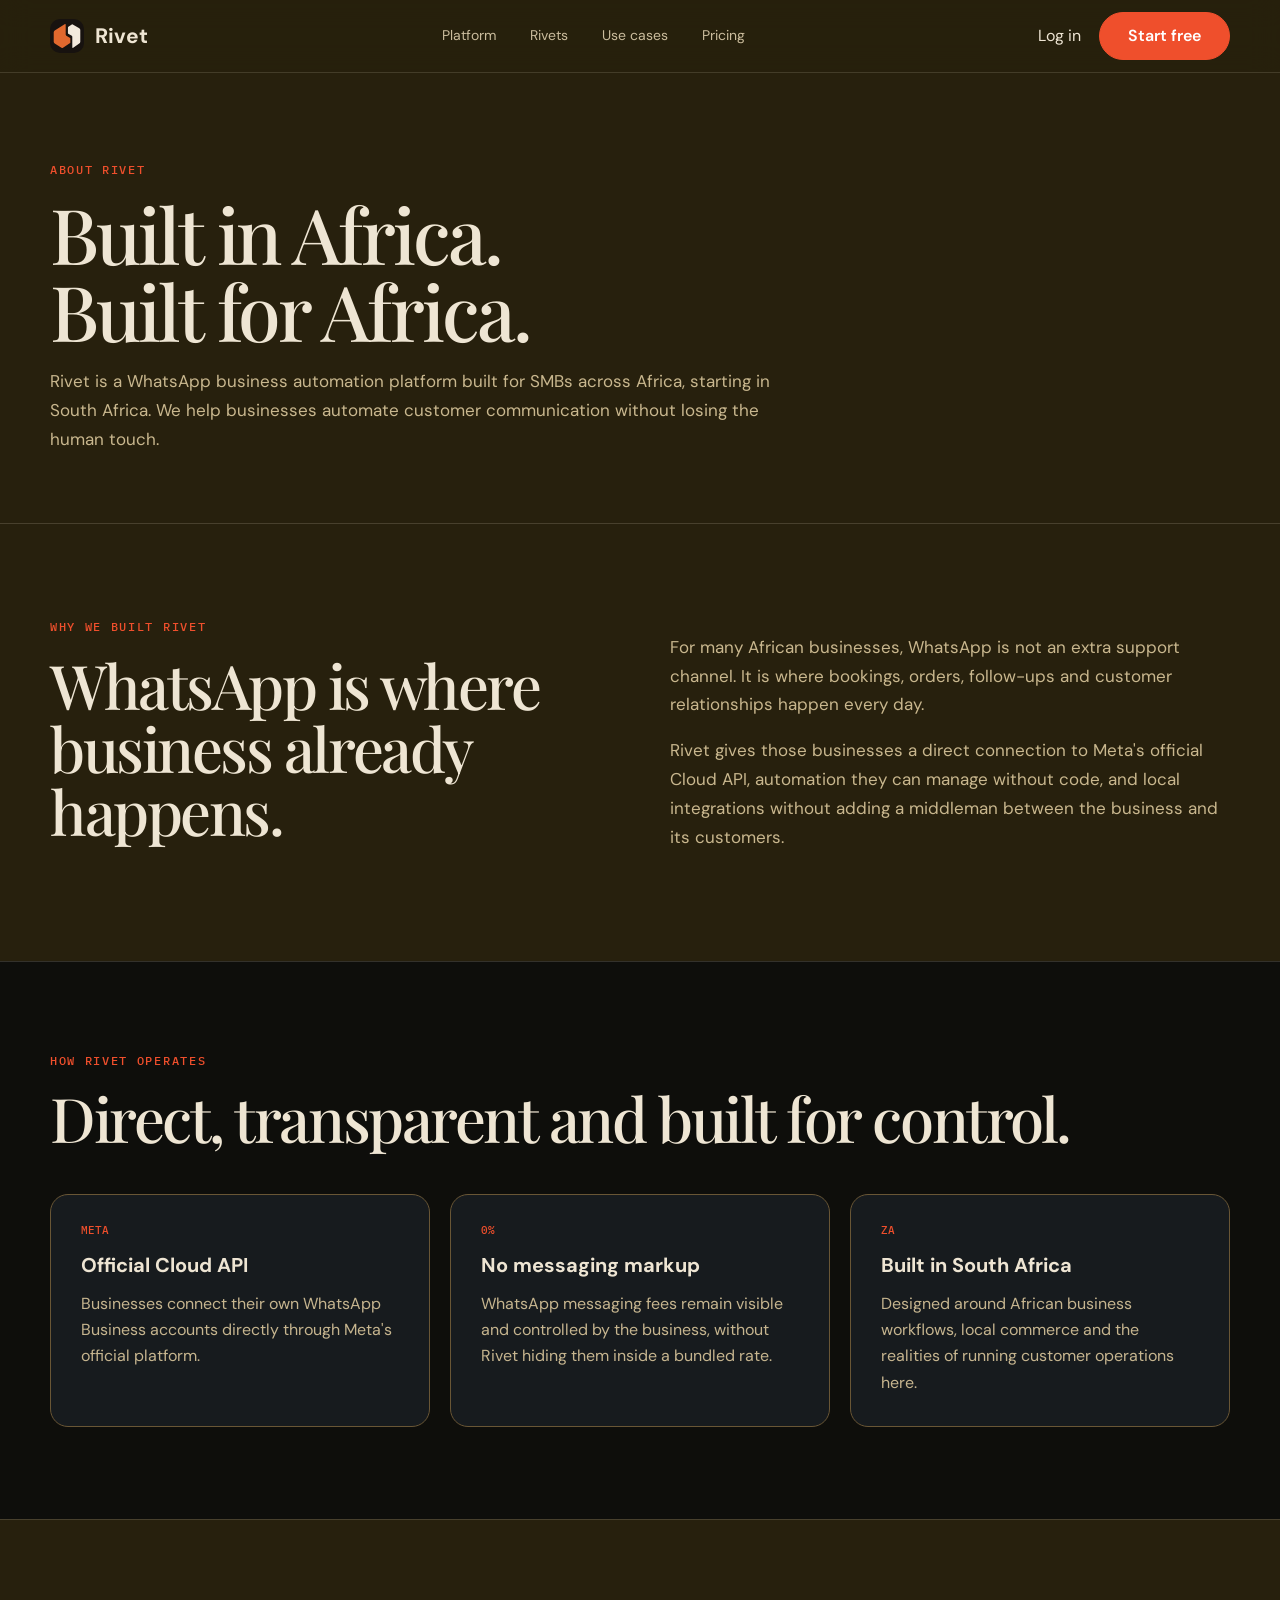
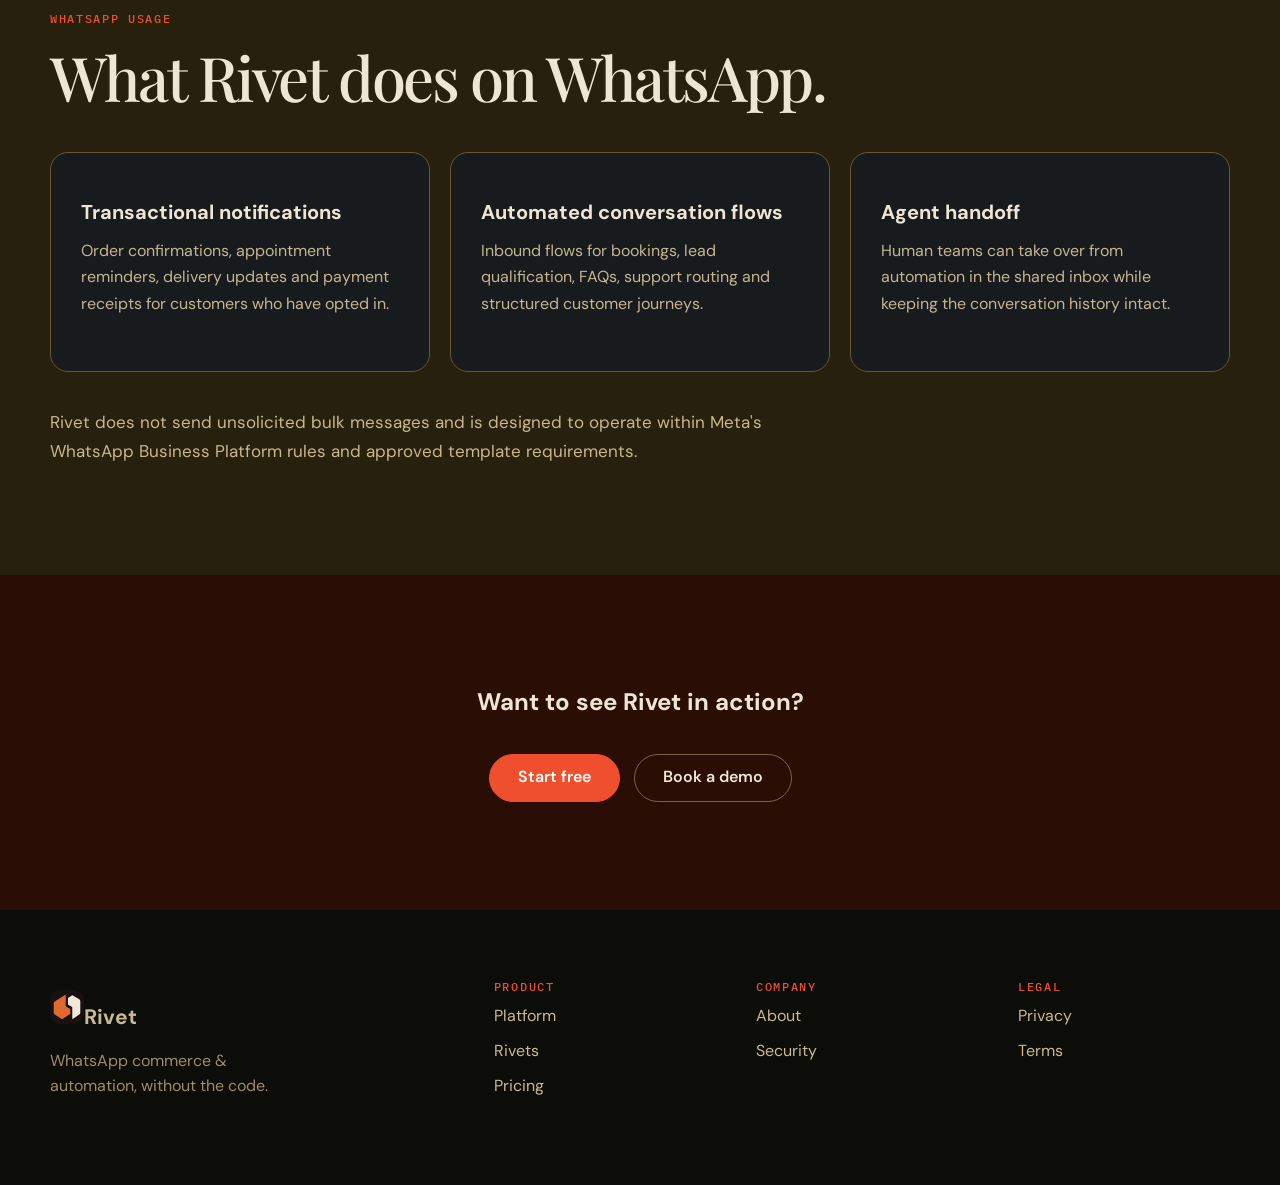
==== commit 46d42244: "apply new Rivet logo to about page" ====
--- a/about.html
+++ b/about.html
@@ -1 +1 @@
-<!doctype html><html lang="en"><head><meta charset="utf-8"><meta name="viewport" content="width=device-width,initial-scale=1"><title>About | Rivet Software</title><meta name="description" content="Rivet is a WhatsApp business automation platform built in South Africa for businesses across Africa."><link rel="icon" sizes="32x32" href="/assets/rivet-favicon-32.png"><link rel="stylesheet" href="/assets/site.css"></head><body class="legal-page"><header class="nav"><div class="wrap"><a class="brand" href="/"><img src="/assets/rivet-icon.png" alt="">Rivet</a><nav class="navlinks"><a href="/#platform">Platform</a><a href="/#rivets">Rivets</a><a href="/#use-cases">Use cases</a><a href="/#pricing">Pricing</a></nav><div class="actions"><a class="login" href="https://app.rivetsoftware.dev/login">Log in</a><a class="btn primary" href="https://app.rivetsoftware.dev/login">Start free</a></div></div></header><main><section class="legal-hero"><div class="wrap"><div class="eyebrow">ABOUT RIVET</div><h1>Built in Africa.<br>Built for Africa.</h1><p class="subcopy">Rivet is a WhatsApp business automation platform built for SMBs across Africa, starting in South Africa. We help businesses automate customer communication without losing the human touch.</p></div></section><section class="section"><div class="wrap split"><div><div class="eyebrow">WHY WE BUILT RIVET</div><h2>WhatsApp is where business already happens.</h2></div><div><p class="subcopy">For many African businesses, WhatsApp is not an extra support channel. It is where bookings, orders, follow-ups and customer relationships happen every day.</p><p class="subcopy">Rivet gives those businesses a direct connection to Meta's official Cloud API, automation they can manage without code, and local integrations without adding a middleman between the business and its customers.</p></div></div></section><section class="section dark"><div class="wrap"><div class="eyebrow">HOW RIVET OPERATES</div><h2>Direct, transparent and built for control.</h2><div class="cards"><article class="card"><div class="kicker">META</div><h3>Official Cloud API</h3><p>Businesses connect their own WhatsApp Business accounts directly through Meta's official platform.</p></article><article class="card"><div class="kicker">0%</div><h3>No messaging markup</h3><p>WhatsApp messaging fees remain visible and controlled by the business, without Rivet hiding them inside a bundled rate.</p></article><article class="card"><div class="kicker">ZA</div><h3>Built in South Africa</h3><p>Designed around African business workflows, local commerce and the realities of running customer operations here.</p></article></div></div></section><section class="section"><div class="wrap"><div class="eyebrow">WHATSAPP USAGE</div><h2>What Rivet does on WhatsApp.</h2><div class="cards"><article class="card"><h3>Transactional notifications</h3><p>Order confirmations, appointment reminders, delivery updates and payment receipts for customers who have opted in.</p></article><article class="card"><h3>Automated conversation flows</h3><p>Inbound flows for bookings, lead qualification, FAQs, support routing and structured customer journeys.</p></article><article class="card"><h3>Agent handoff</h3><p>Human teams can take over from automation in the shared inbox while keeping the conversation history intact.</p></article></div><p class="subcopy" style="margin-top:36px">Rivet does not send unsolicited bulk messages and is designed to operate within Meta's WhatsApp Business Platform rules and approved template requirements.</p></div></section><section class="final"><div class="wrap"><h2>Want to see Rivet in action?</h2><div class="cta-row"><a class="btn primary" href="https://app.rivetsoftware.dev/login">Start free</a><a class="btn" href="mailto:hello@rivetsoftware.dev?subject=Rivet%20demo">Book a demo</a></div></div></section></main><footer class="footer"><div class="wrap footer-grid"><div><a class="brand" href="/"><img src="/assets/rivet-icon.png" alt="">Rivet</a><p class="muted">WhatsApp commerce & automation, without the code.</p></div><div><div class="eyebrow">PRODUCT</div><a href="/#platform">Platform</a><a href="/#rivets">Rivets</a><a href="/#pricing">Pricing</a></div><div><div class="eyebrow">COMPANY</div><a href="/about">About</a><a href="/security">Security</a></div><div><div class="eyebrow">LEGAL</div><a href="/privacy">Privacy</a><a href="/terms">Terms</a></div></div></footer></body></html>+<!doctype html><html lang="en"><head><meta charset="utf-8"><meta name="viewport" content="width=device-width,initial-scale=1"><title>About | Rivet Software</title><meta name="description" content="Rivet is a WhatsApp business automation platform built in South Africa for businesses across Africa."><link rel="icon" type="image/svg+xml" href="./assets/rivet-favicon.svg"><link rel="stylesheet" href="./assets/site.css"></head><body class="legal-page"><header class="nav"><div class="wrap"><a class="brand" href="./index.html"><img src="./assets/rivet-app-icon.svg" alt="">Rivet</a><nav class="navlinks"><a href="./index.html#platform">Platform</a><a href="./index.html#rivets">Rivets</a><a href="./index.html#use-cases">Use cases</a><a href="./index.html#pricing">Pricing</a></nav><div class="actions"><a class="login" href="https://app.rivetsoftware.dev/login">Log in</a><a class="btn primary" href="https://app.rivetsoftware.dev/login">Start free</a></div></div></header><main><section class="legal-hero"><div class="wrap"><div class="eyebrow">ABOUT RIVET</div><h1>Built in Africa.<br>Built for Africa.</h1><p class="subcopy">Rivet is a WhatsApp business automation platform built for SMBs across Africa, starting in South Africa. We help businesses automate customer communication without losing the human touch.</p></div></section><section class="section"><div class="wrap split"><div><div class="eyebrow">WHY WE BUILT RIVET</div><h2>WhatsApp is where business already happens.</h2></div><div><p class="subcopy">For many African businesses, WhatsApp is not an extra support channel. It is where bookings, orders, follow-ups and customer relationships happen every day.</p><p class="subcopy">Rivet gives those businesses a direct connection to Meta's official Cloud API, automation they can manage without code, and local integrations without adding a middleman between the business and its customers.</p></div></div></section><section class="section dark"><div class="wrap"><div class="eyebrow">HOW RIVET OPERATES</div><h2>Direct, transparent and built for control.</h2><div class="cards"><article class="card"><div class="kicker">META</div><h3>Official Cloud API</h3><p>Businesses connect their own WhatsApp Business accounts directly through Meta's official platform.</p></article><article class="card"><div class="kicker">0%</div><h3>No messaging markup</h3><p>WhatsApp messaging fees remain visible and controlled by the business, without Rivet hiding them inside a bundled rate.</p></article><article class="card"><div class="kicker">ZA</div><h3>Built in South Africa</h3><p>Designed around African business workflows, local commerce and the realities of running customer operations here.</p></article></div></div></section><section class="section"><div class="wrap"><div class="eyebrow">WHATSAPP USAGE</div><h2>What Rivet does on WhatsApp.</h2><div class="cards"><article class="card"><h3>Transactional notifications</h3><p>Order confirmations, appointment reminders, delivery updates and payment receipts for customers who have opted in.</p></article><article class="card"><h3>Automated conversation flows</h3><p>Inbound flows for bookings, lead qualification, FAQs, support routing and structured customer journeys.</p></article><article class="card"><h3>Agent handoff</h3><p>Human teams can take over from automation in the shared inbox while keeping the conversation history intact.</p></article></div><p class="subcopy" style="margin-top:36px">Rivet does not send unsolicited bulk messages and is designed to operate within Meta's WhatsApp Business Platform rules and approved template requirements.</p></div></section><section class="final"><div class="wrap"><h2>Want to see Rivet in action?</h2><div class="cta-row"><a class="btn primary" href="https://app.rivetsoftware.dev/login">Start free</a><a class="btn" href="mailto:hello@rivetsoftware.dev?subject=Rivet%20demo">Book a demo</a></div></div></section></main><footer class="footer"><div class="wrap footer-grid"><div><a class="brand" href="./index.html"><img src="./assets/rivet-app-icon.svg" alt="">Rivet</a><p class="muted">WhatsApp commerce & automation, without the code.</p></div><div><div class="eyebrow">PRODUCT</div><a href="./index.html#platform">Platform</a><a href="./index.html#rivets">Rivets</a><a href="./index.html#pricing">Pricing</a></div><div><div class="eyebrow">COMPANY</div><a href="./about.html">About</a><a href="./security.html">Security</a></div><div><div class="eyebrow">LEGAL</div><a href="./privacy.html">Privacy</a><a href="./terms.html">Terms</a></div></div></footer></body></html>
